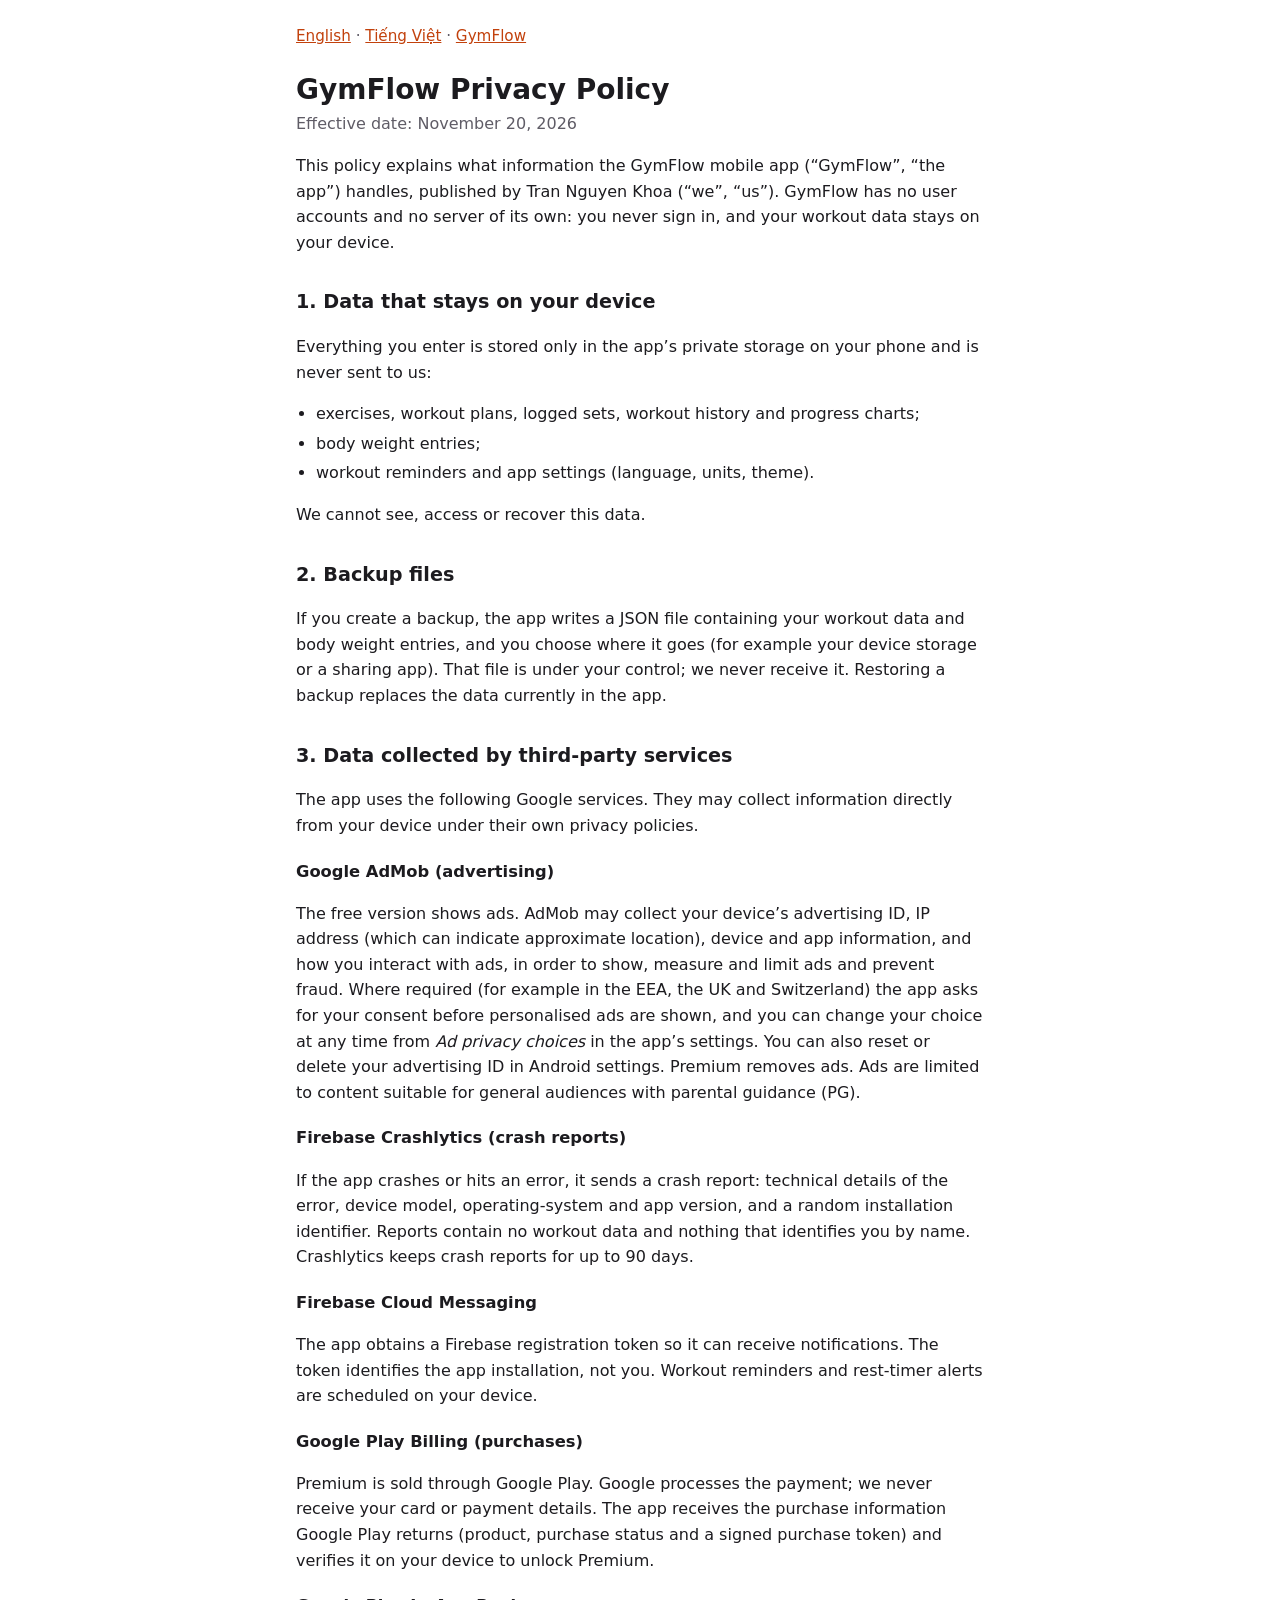
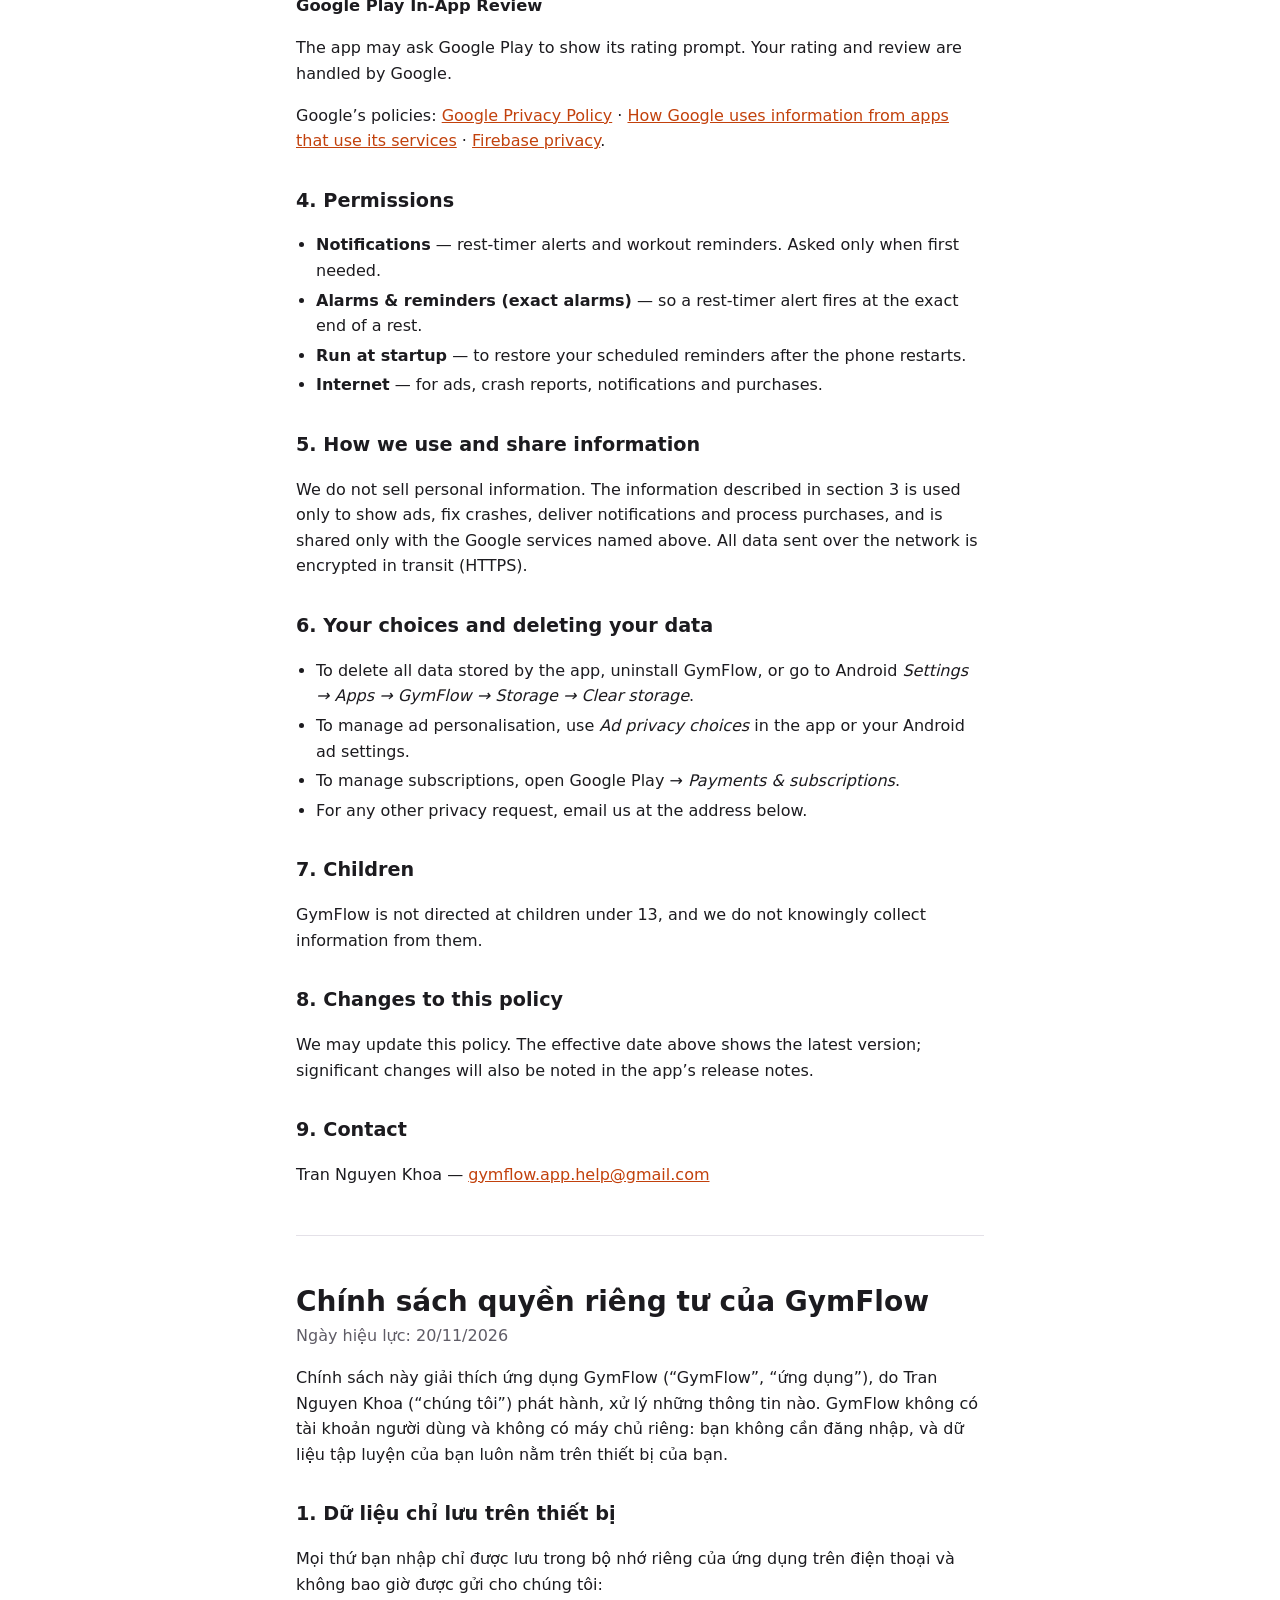
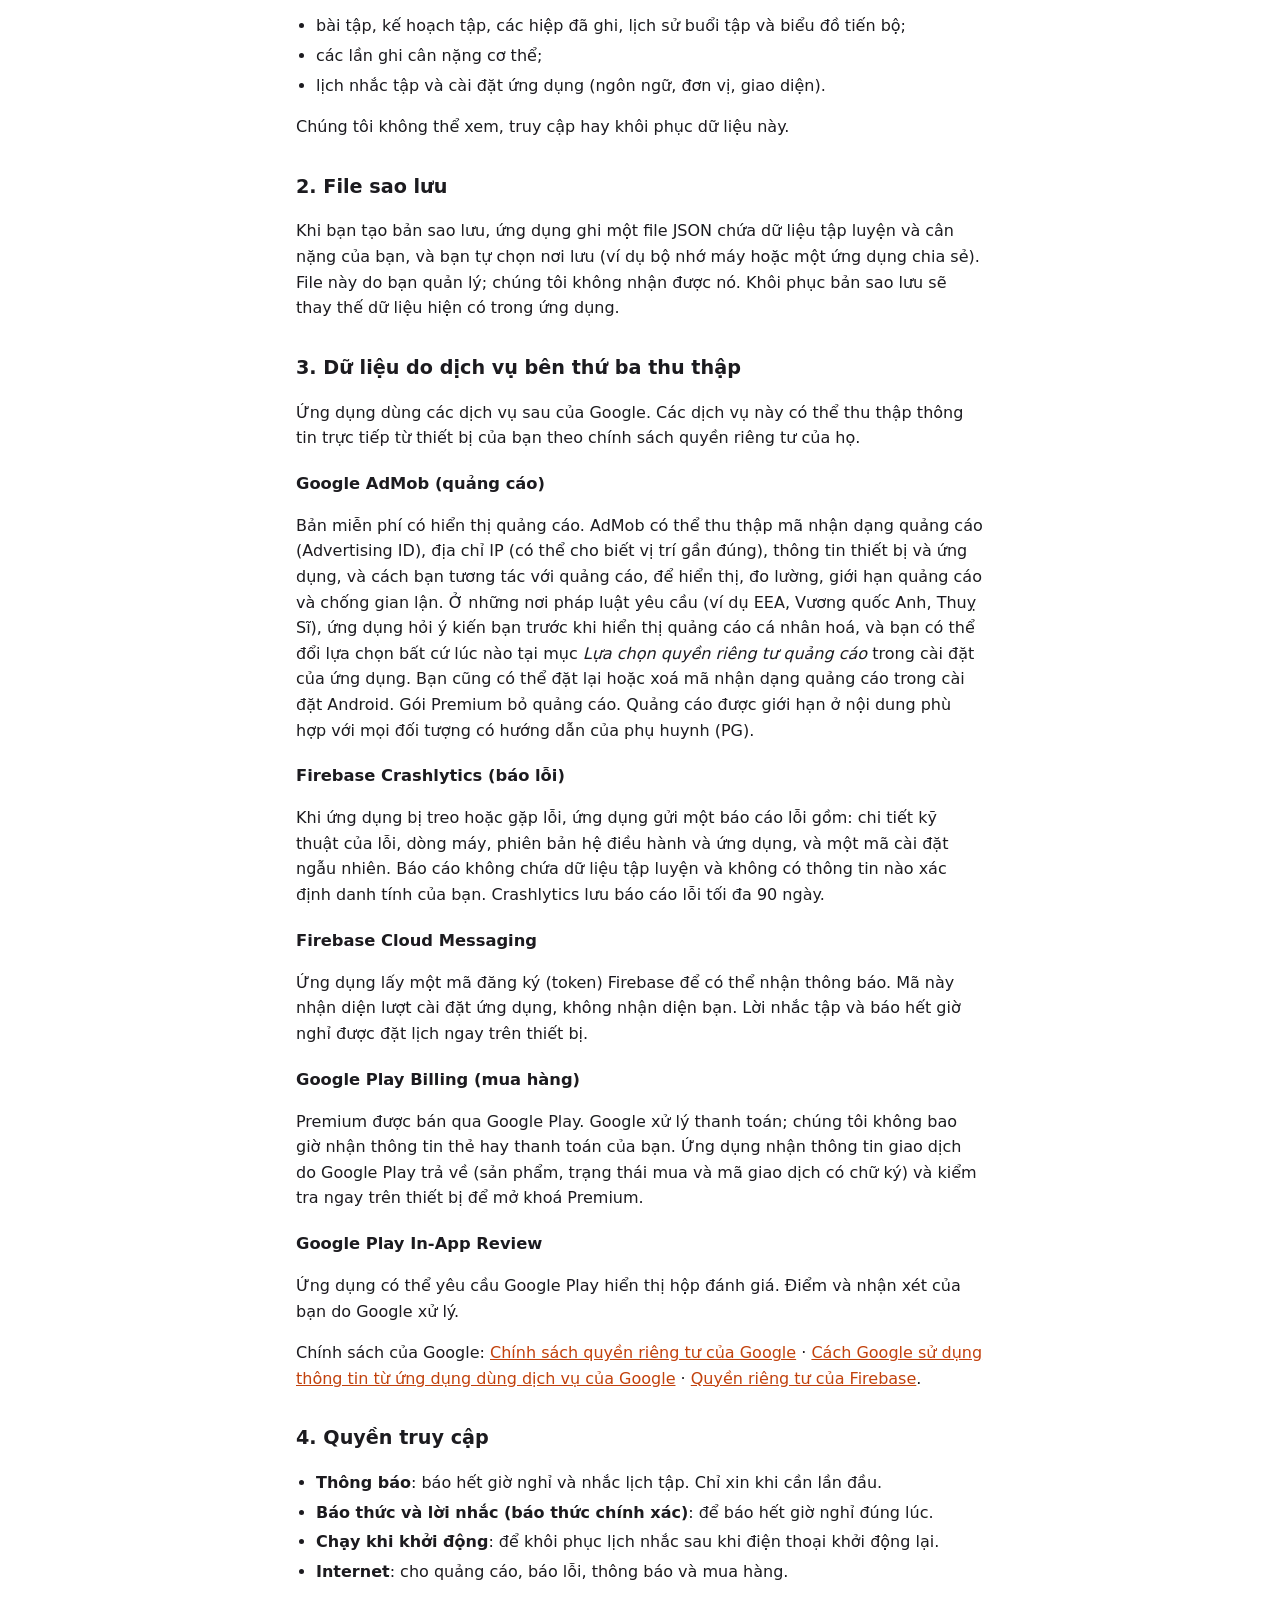
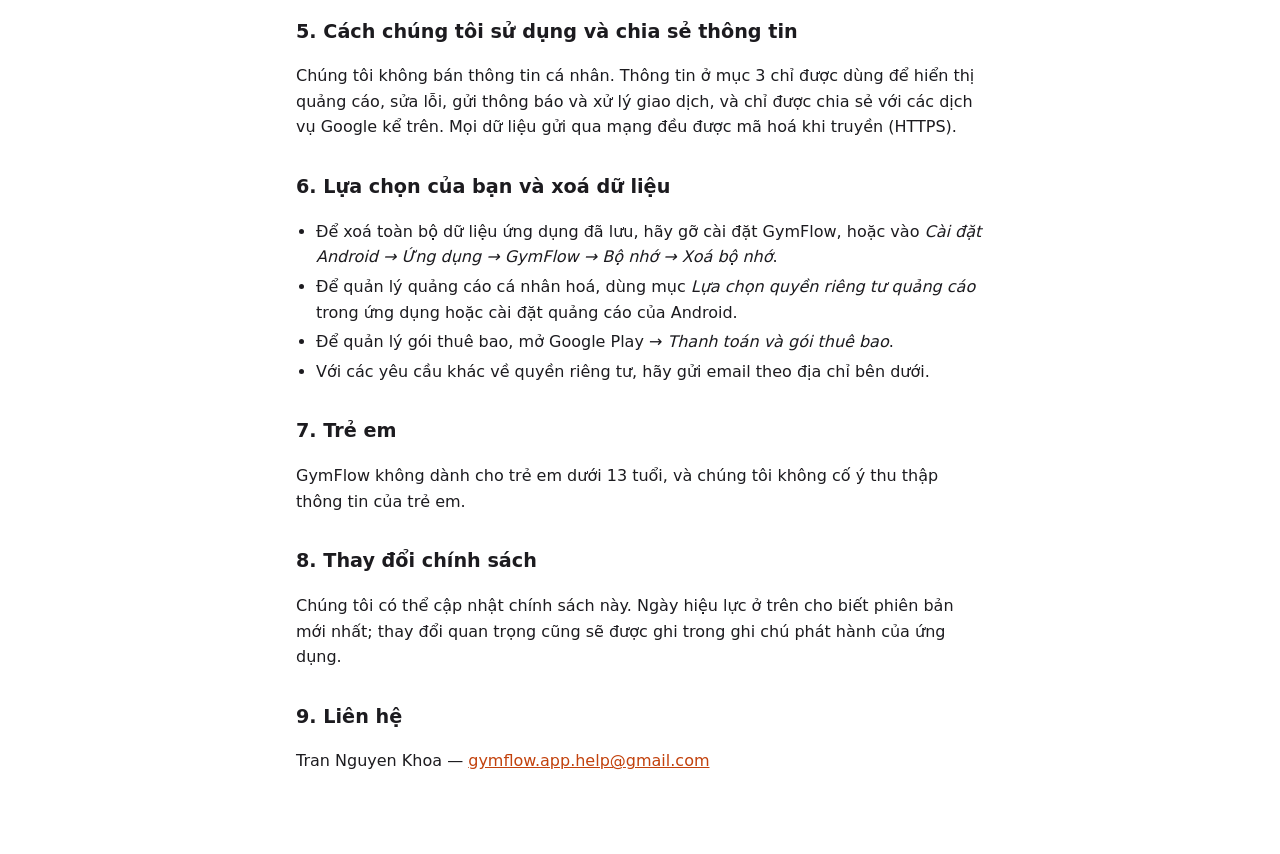
==== privacy.html @ 3d5e416e "GymFlow privacy policy, terms of use and app-ads.txt Co-Authored-By: Claude Opus 5.5 <noreply@anthro" ====
<!doctype html>
<html lang="en">
<head>
<meta charset="utf-8">
<meta name="viewport" content="width=device-width, initial-scale=1">
<title>GymFlow — Privacy Policy</title>
<link rel="stylesheet" href="style.css">
</head>
<body>
<main>
<nav class="lang"><a href="#en">English</a> · <a href="#vi">Tiếng Việt</a> · <a href="index.html">GymFlow</a></nav>

<!-- ============================== ENGLISH ============================== -->
<article id="en" lang="en">
<h1>GymFlow Privacy Policy</h1>
<p class="meta">Effective date: November 20, 2026</p>

<p>This policy explains what information the GymFlow mobile app (“GymFlow”, “the app”) handles, published by
Tran Nguyen Khoa (“we”, “us”). GymFlow has no user accounts and no server of its own: you never sign in,
and your workout data stays on your device.</p>

<h2>1. Data that stays on your device</h2>
<p>Everything you enter is stored only in the app’s private storage on your phone and is never sent to us:</p>
<ul>
<li>exercises, workout plans, logged sets, workout history and progress charts;</li>
<li>body weight entries;</li>
<li>workout reminders and app settings (language, units, theme).</li>
</ul>
<p>We cannot see, access or recover this data.</p>

<h2>2. Backup files</h2>
<p>If you create a backup, the app writes a JSON file containing your workout data and body weight entries,
and you choose where it goes (for example your device storage or a sharing app). That file is under your
control; we never receive it. Restoring a backup replaces the data currently in the app.</p>

<h2>3. Data collected by third-party services</h2>
<p>The app uses the following Google services. They may collect information directly from your device under
their own privacy policies.</p>

<h3>Google AdMob (advertising)</h3>
<p>The free version shows ads. AdMob may collect your device’s advertising ID, IP address (which can indicate
approximate location), device and app information, and how you interact with ads, in order to show,
measure and limit ads and prevent fraud. Where required (for example in the EEA, the UK and Switzerland) the
app asks for your consent before personalised ads are shown, and you can change your choice at any time from
<em>Ad privacy choices</em> in the app’s settings. You can also reset or delete your advertising ID in Android
settings. Premium removes ads. Ads are limited to content suitable for general audiences with parental
guidance (PG).</p>

<h3>Firebase Crashlytics (crash reports)</h3>
<p>If the app crashes or hits an error, it sends a crash report: technical details of the error, device model,
operating-system and app version, and a random installation identifier. Reports contain no workout data and
nothing that identifies you by name. Crashlytics keeps crash reports for up to 90 days.</p>

<h3>Firebase Cloud Messaging</h3>
<p>The app obtains a Firebase registration token so it can receive notifications. The token identifies the
app installation, not you. Workout reminders and rest-timer alerts are scheduled on your device.</p>

<h3>Google Play Billing (purchases)</h3>
<p>Premium is sold through Google Play. Google processes the payment; we never receive your card or payment
details. The app receives the purchase information Google Play returns (product, purchase status and a
signed purchase token) and verifies it on your device to unlock Premium.</p>

<h3>Google Play In-App Review</h3>
<p>The app may ask Google Play to show its rating prompt. Your rating and review are handled by Google.</p>

<p>Google’s policies: <a href="https://policies.google.com/privacy">Google Privacy Policy</a> ·
<a href="https://policies.google.com/technologies/partner-sites">How Google uses information from apps that use its services</a> ·
<a href="https://firebase.google.com/support/privacy">Firebase privacy</a>.</p>

<h2>4. Permissions</h2>
<ul>
<li><strong>Notifications</strong> — rest-timer alerts and workout reminders. Asked only when first needed.</li>
<li><strong>Alarms &amp; reminders (exact alarms)</strong> — so a rest-timer alert fires at the exact end of a rest.</li>
<li><strong>Run at startup</strong> — to restore your scheduled reminders after the phone restarts.</li>
<li><strong>Internet</strong> — for ads, crash reports, notifications and purchases.</li>
</ul>

<h2>5. How we use and share information</h2>
<p>We do not sell personal information. The information described in section 3 is used only to show ads,
fix crashes, deliver notifications and process purchases, and is shared only with the Google services named
above. All data sent over the network is encrypted in transit (HTTPS).</p>

<h2>6. Your choices and deleting your data</h2>
<ul>
<li>To delete all data stored by the app, uninstall GymFlow, or go to Android
<em>Settings → Apps → GymFlow → Storage → Clear storage</em>.</li>
<li>To manage ad personalisation, use <em>Ad privacy choices</em> in the app or your Android ad settings.</li>
<li>To manage subscriptions, open Google Play → <em>Payments &amp; subscriptions</em>.</li>
<li>For any other privacy request, email us at the address below.</li>
</ul>

<h2>7. Children</h2>
<p>GymFlow is not directed at children under 13, and we do not knowingly collect information from them.</p>

<h2>8. Changes to this policy</h2>
<p>We may update this policy. The effective date above shows the latest version; significant changes will
also be noted in the app’s release notes.</p>

<h2>9. Contact</h2>
<p>Tran Nguyen Khoa — <a href="mailto:gymflow.app.help@gmail.com">gymflow.app.help@gmail.com</a></p>
</article>

<hr>

<!-- ============================= TIẾNG VIỆT ============================= -->
<article id="vi" lang="vi">
<h1>Chính sách quyền riêng tư của GymFlow</h1>
<p class="meta">Ngày hiệu lực: 20/11/2026</p>

<p>Chính sách này giải thích ứng dụng GymFlow (“GymFlow”, “ứng dụng”), do Tran Nguyen Khoa (“chúng tôi”)
phát hành, xử lý những thông tin nào. GymFlow không có tài khoản người dùng và không có máy chủ riêng: bạn
không cần đăng nhập, và dữ liệu tập luyện của bạn luôn nằm trên thiết bị của bạn.</p>

<h2>1. Dữ liệu chỉ lưu trên thiết bị</h2>
<p>Mọi thứ bạn nhập chỉ được lưu trong bộ nhớ riêng của ứng dụng trên điện thoại và không bao giờ được gửi
cho chúng tôi:</p>
<ul>
<li>bài tập, kế hoạch tập, các hiệp đã ghi, lịch sử buổi tập và biểu đồ tiến bộ;</li>
<li>các lần ghi cân nặng cơ thể;</li>
<li>lịch nhắc tập và cài đặt ứng dụng (ngôn ngữ, đơn vị, giao diện).</li>
</ul>
<p>Chúng tôi không thể xem, truy cập hay khôi phục dữ liệu này.</p>

<h2>2. File sao lưu</h2>
<p>Khi bạn tạo bản sao lưu, ứng dụng ghi một file JSON chứa dữ liệu tập luyện và cân nặng của bạn, và bạn
tự chọn nơi lưu (ví dụ bộ nhớ máy hoặc một ứng dụng chia sẻ). File này do bạn quản lý; chúng tôi không nhận
được nó. Khôi phục bản sao lưu sẽ thay thế dữ liệu hiện có trong ứng dụng.</p>

<h2>3. Dữ liệu do dịch vụ bên thứ ba thu thập</h2>
<p>Ứng dụng dùng các dịch vụ sau của Google. Các dịch vụ này có thể thu thập thông tin trực tiếp từ thiết bị
của bạn theo chính sách quyền riêng tư của họ.</p>

<h3>Google AdMob (quảng cáo)</h3>
<p>Bản miễn phí có hiển thị quảng cáo. AdMob có thể thu thập mã nhận dạng quảng cáo (Advertising ID), địa chỉ
IP (có thể cho biết vị trí gần đúng), thông tin thiết bị và ứng dụng, và cách bạn tương tác với quảng cáo, để
hiển thị, đo lường, giới hạn quảng cáo và chống gian lận. Ở những nơi pháp luật yêu cầu (ví dụ EEA, Vương quốc
Anh, Thuỵ Sĩ), ứng dụng hỏi ý kiến bạn trước khi hiển thị quảng cáo cá nhân hoá, và bạn có thể đổi lựa chọn
bất cứ lúc nào tại mục <em>Lựa chọn quyền riêng tư quảng cáo</em> trong cài đặt của ứng dụng. Bạn cũng có thể
đặt lại hoặc xoá mã nhận dạng quảng cáo trong cài đặt Android. Gói Premium bỏ quảng cáo. Quảng cáo được giới
hạn ở nội dung phù hợp với mọi đối tượng có hướng dẫn của phụ huynh (PG).</p>

<h3>Firebase Crashlytics (báo lỗi)</h3>
<p>Khi ứng dụng bị treo hoặc gặp lỗi, ứng dụng gửi một báo cáo lỗi gồm: chi tiết kỹ thuật của lỗi, dòng máy,
phiên bản hệ điều hành và ứng dụng, và một mã cài đặt ngẫu nhiên. Báo cáo không chứa dữ liệu tập luyện và
không có thông tin nào xác định danh tính của bạn. Crashlytics lưu báo cáo lỗi tối đa 90 ngày.</p>

<h3>Firebase Cloud Messaging</h3>
<p>Ứng dụng lấy một mã đăng ký (token) Firebase để có thể nhận thông báo. Mã này nhận diện lượt cài đặt ứng
dụng, không nhận diện bạn. Lời nhắc tập và báo hết giờ nghỉ được đặt lịch ngay trên thiết bị.</p>

<h3>Google Play Billing (mua hàng)</h3>
<p>Premium được bán qua Google Play. Google xử lý thanh toán; chúng tôi không bao giờ nhận thông tin thẻ hay
thanh toán của bạn. Ứng dụng nhận thông tin giao dịch do Google Play trả về (sản phẩm, trạng thái mua và mã
giao dịch có chữ ký) và kiểm tra ngay trên thiết bị để mở khoá Premium.</p>

<h3>Google Play In-App Review</h3>
<p>Ứng dụng có thể yêu cầu Google Play hiển thị hộp đánh giá. Điểm và nhận xét của bạn do Google xử lý.</p>

<p>Chính sách của Google: <a href="https://policies.google.com/privacy">Chính sách quyền riêng tư của Google</a> ·
<a href="https://policies.google.com/technologies/partner-sites">Cách Google sử dụng thông tin từ ứng dụng dùng dịch vụ của Google</a> ·
<a href="https://firebase.google.com/support/privacy">Quyền riêng tư của Firebase</a>.</p>

<h2>4. Quyền truy cập</h2>
<ul>
<li><strong>Thông báo</strong>: báo hết giờ nghỉ và nhắc lịch tập. Chỉ xin khi cần lần đầu.</li>
<li><strong>Báo thức và lời nhắc (báo thức chính xác)</strong>: để báo hết giờ nghỉ đúng lúc.</li>
<li><strong>Chạy khi khởi động</strong>: để khôi phục lịch nhắc sau khi điện thoại khởi động lại.</li>
<li><strong>Internet</strong>: cho quảng cáo, báo lỗi, thông báo và mua hàng.</li>
</ul>

<h2>5. Cách chúng tôi sử dụng và chia sẻ thông tin</h2>
<p>Chúng tôi không bán thông tin cá nhân. Thông tin ở mục 3 chỉ được dùng để hiển thị quảng cáo, sửa lỗi,
gửi thông báo và xử lý giao dịch, và chỉ được chia sẻ với các dịch vụ Google kể trên. Mọi dữ liệu gửi qua
mạng đều được mã hoá khi truyền (HTTPS).</p>

<h2>6. Lựa chọn của bạn và xoá dữ liệu</h2>
<ul>
<li>Để xoá toàn bộ dữ liệu ứng dụng đã lưu, hãy gỡ cài đặt GymFlow, hoặc vào <em>Cài đặt Android → Ứng dụng →
GymFlow → Bộ nhớ → Xoá bộ nhớ</em>.</li>
<li>Để quản lý quảng cáo cá nhân hoá, dùng mục <em>Lựa chọn quyền riêng tư quảng cáo</em> trong ứng dụng hoặc
cài đặt quảng cáo của Android.</li>
<li>Để quản lý gói thuê bao, mở Google Play → <em>Thanh toán và gói thuê bao</em>.</li>
<li>Với các yêu cầu khác về quyền riêng tư, hãy gửi email theo địa chỉ bên dưới.</li>
</ul>

<h2>7. Trẻ em</h2>
<p>GymFlow không dành cho trẻ em dưới 13 tuổi, và chúng tôi không cố ý thu thập thông tin của trẻ em.</p>

<h2>8. Thay đổi chính sách</h2>
<p>Chúng tôi có thể cập nhật chính sách này. Ngày hiệu lực ở trên cho biết phiên bản mới nhất; thay đổi quan
trọng cũng sẽ được ghi trong ghi chú phát hành của ứng dụng.</p>

<h2>9. Liên hệ</h2>
<p>Tran Nguyen Khoa — <a href="mailto:gymflow.app.help@gmail.com">gymflow.app.help@gmail.com</a></p>
</article>
</main>
</body>
</html>
---- style.css ----
:root {
  --bg: #ffffff;
  --fg: #1c1b1f;
  --muted: #5f5c66;
  --accent: #c2410c;
  --rule: #e4e1e8;
}
@media (prefers-color-scheme: dark) {
  :root {
    --bg: #141316;
    --fg: #e7e1e8;
    --muted: #a8a3ad;
    --accent: #fb923c;
    --rule: #2e2c32;
  }
}
* { box-sizing: border-box; }
body {
  margin: 0;
  background: var(--bg);
  color: var(--fg);
  font: 16px/1.6 system-ui, -apple-system, "Segoe UI", Roboto, sans-serif;
}
main { max-width: 720px; margin: 0 auto; padding: 24px 16px 64px; }
h1 { font-size: 1.75rem; line-height: 1.25; margin: 1.5rem 0 0.25rem; }
h2 { font-size: 1.2rem; margin: 2rem 0 0.5rem; }
h3 { font-size: 1.02rem; margin: 1.25rem 0 0.25rem; }
a { color: var(--accent); }
ul { padding-left: 1.25rem; }
li { margin: 0.25rem 0; }
hr { border: 0; border-top: 1px solid var(--rule); margin: 3rem 0; }
.meta { color: var(--muted); margin-top: 0; }
.lang { font-size: 0.95rem; color: var(--muted); }
.links { list-style: none; padding: 0; }
.links li { margin: 0.5rem 0; }
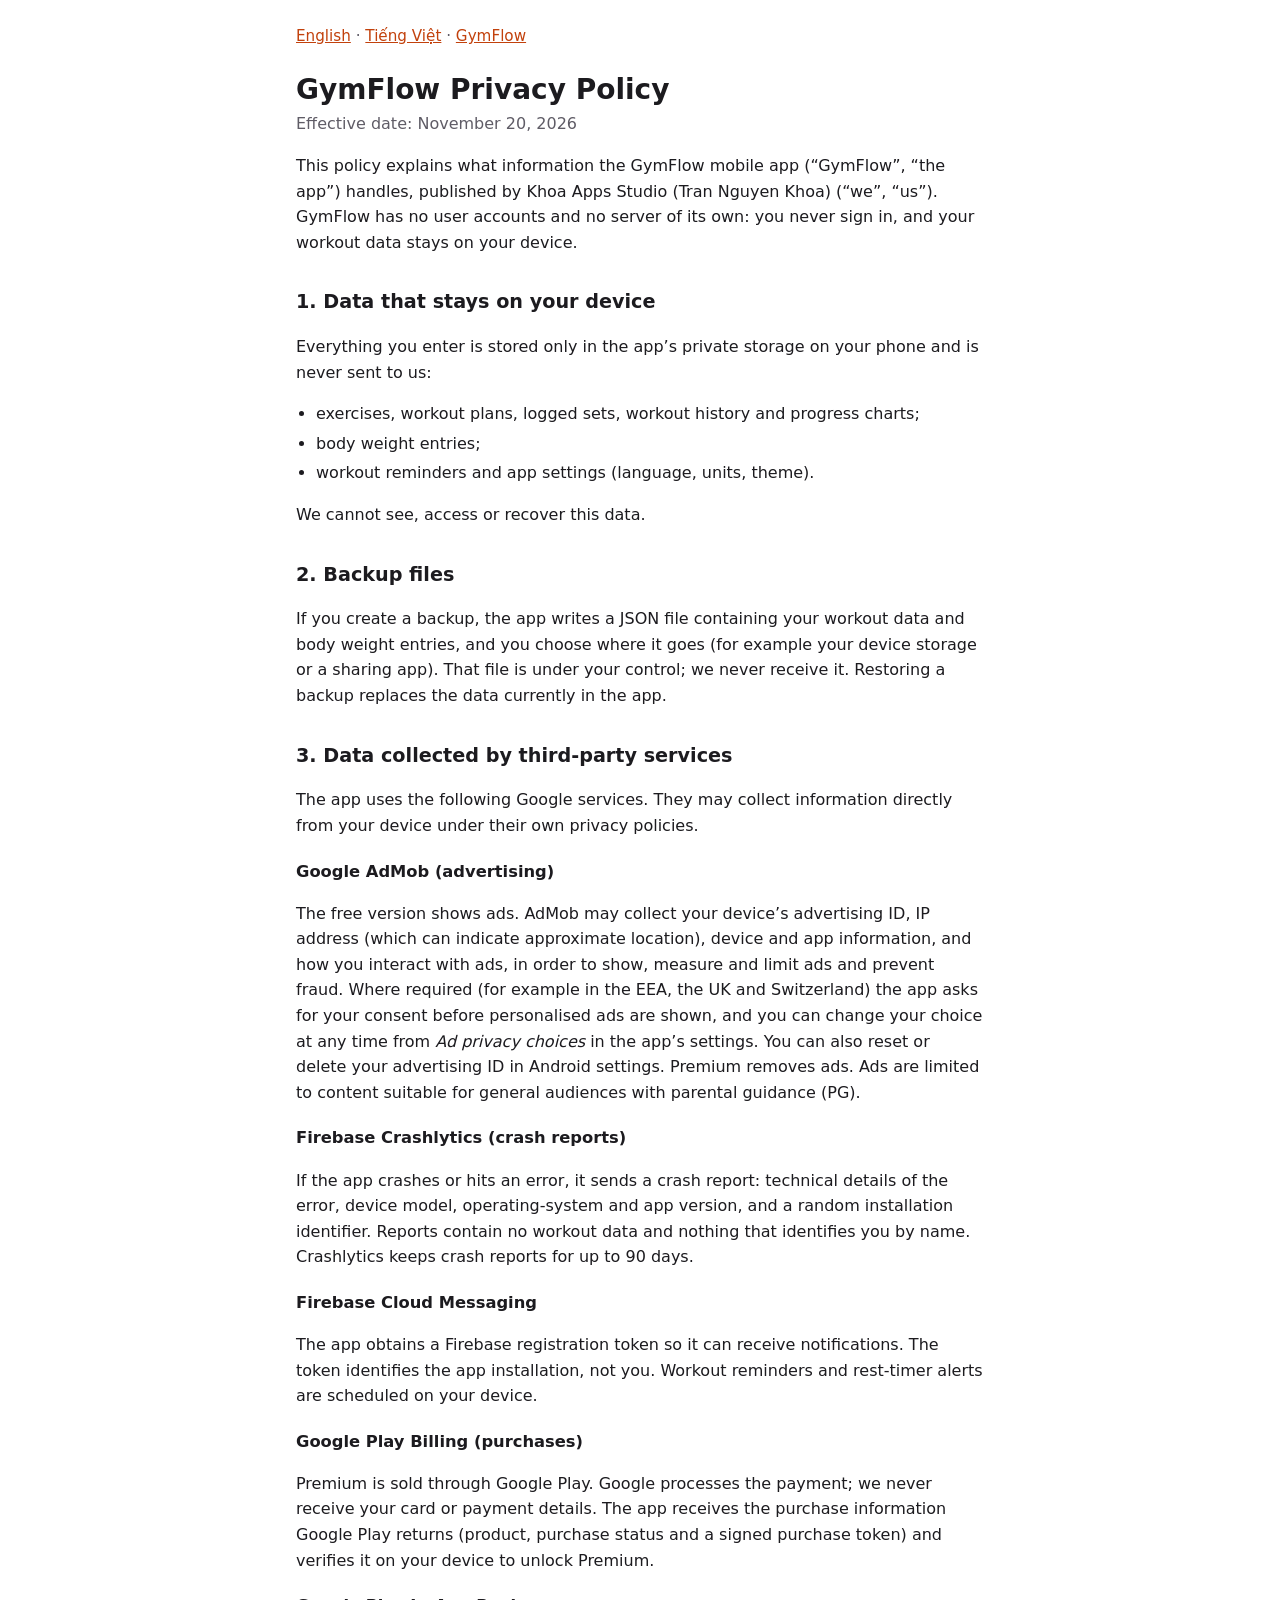
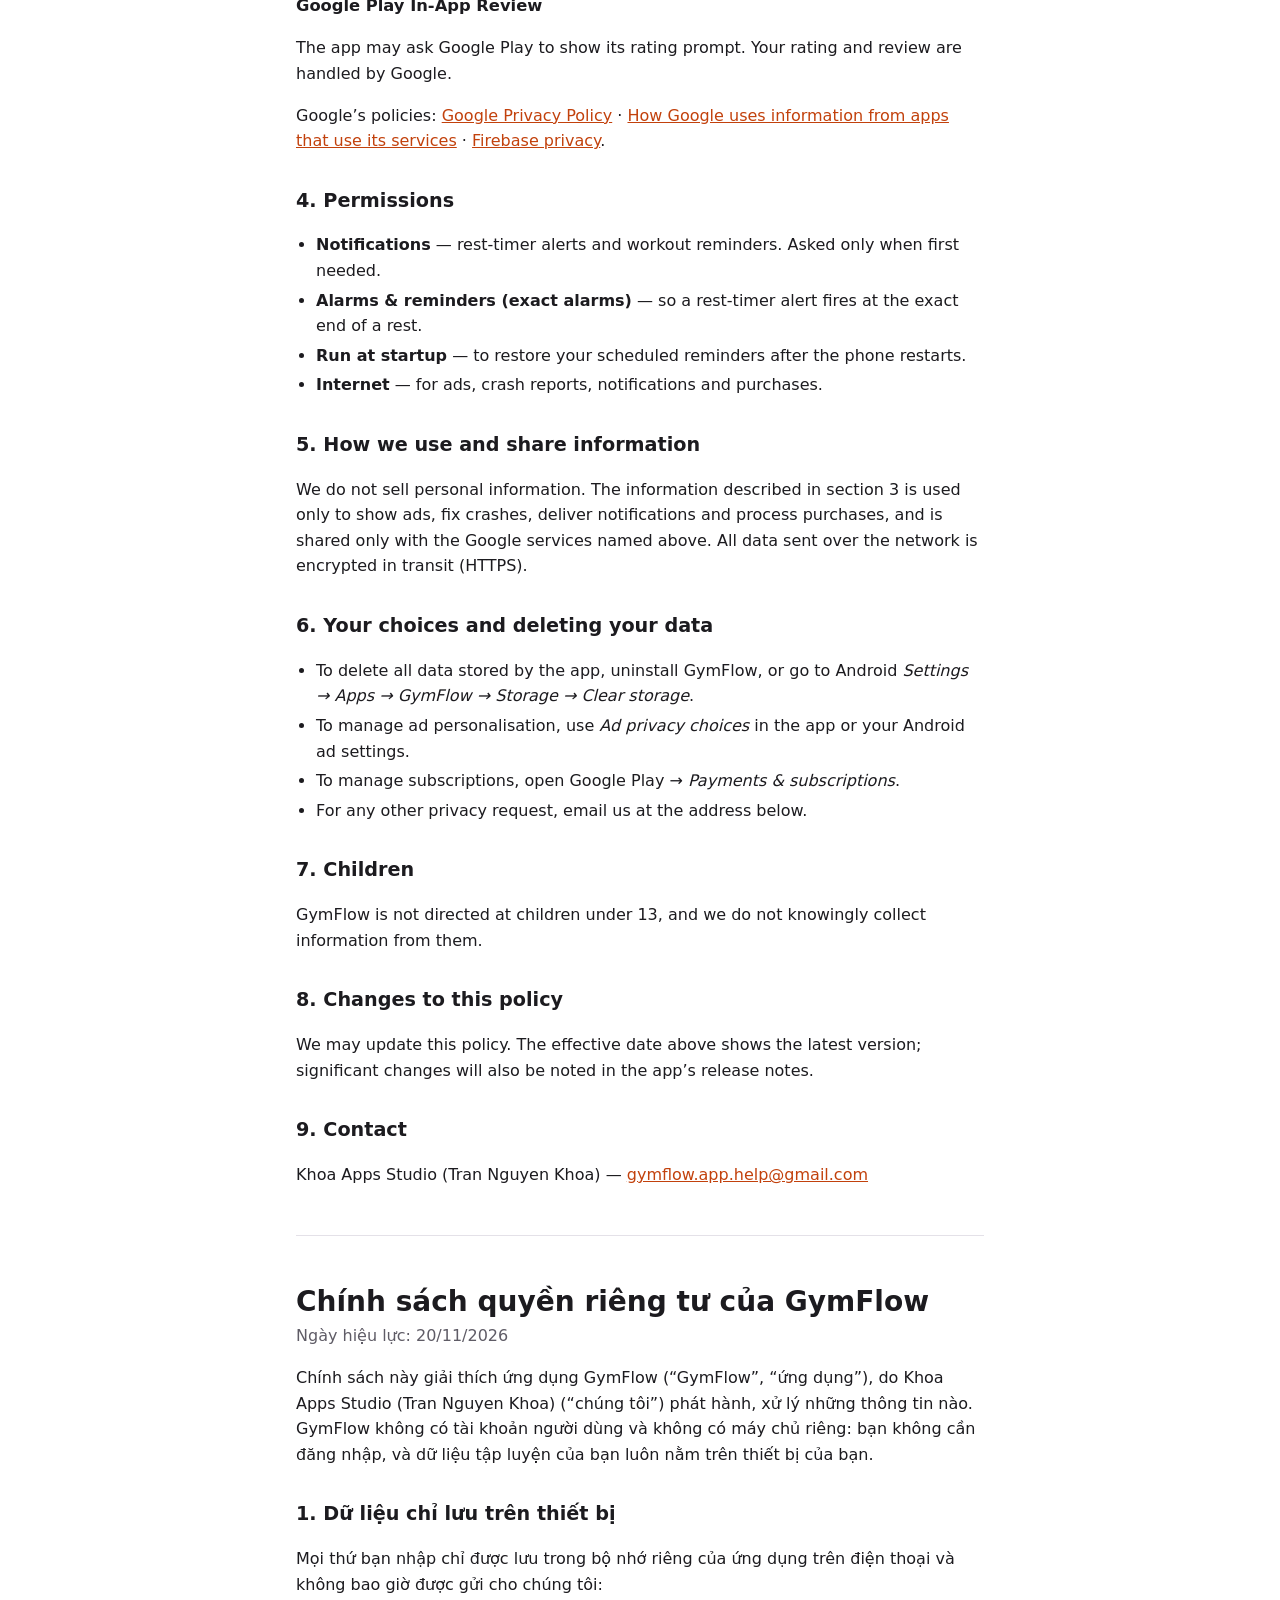
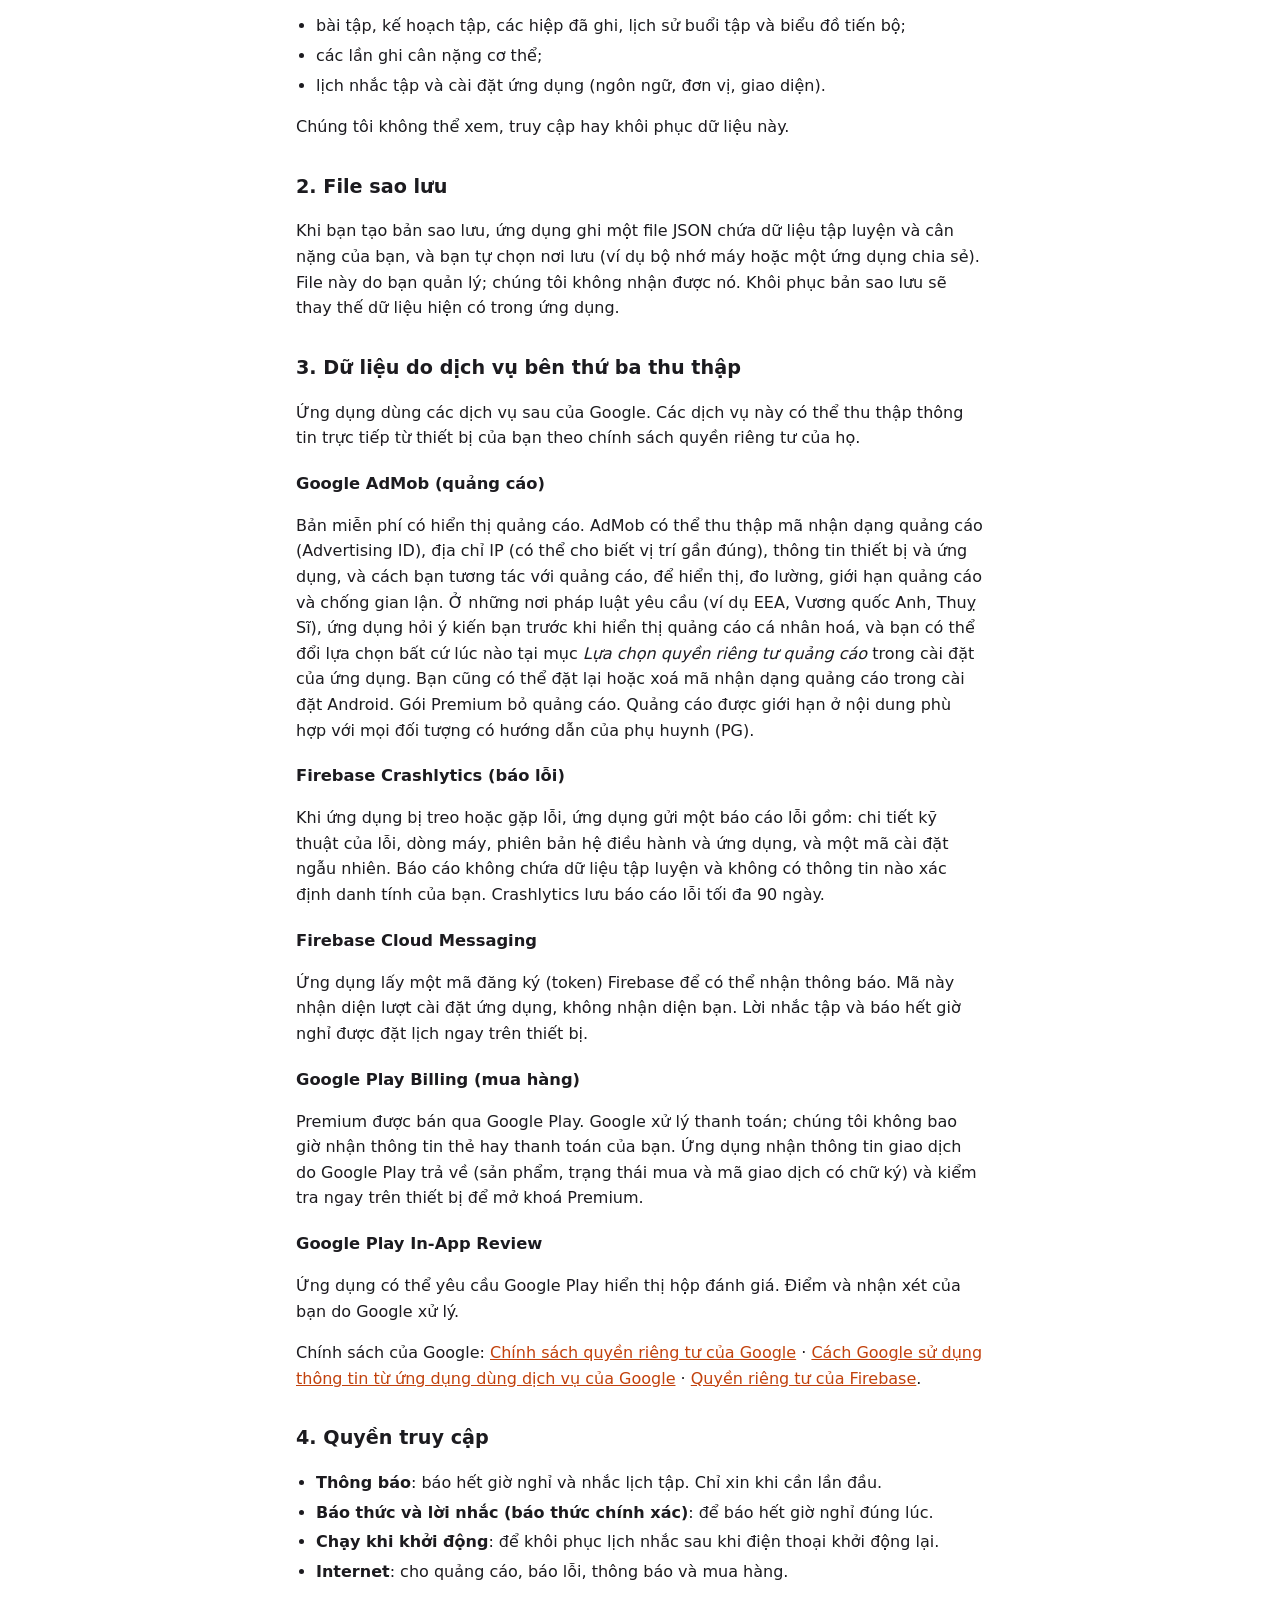
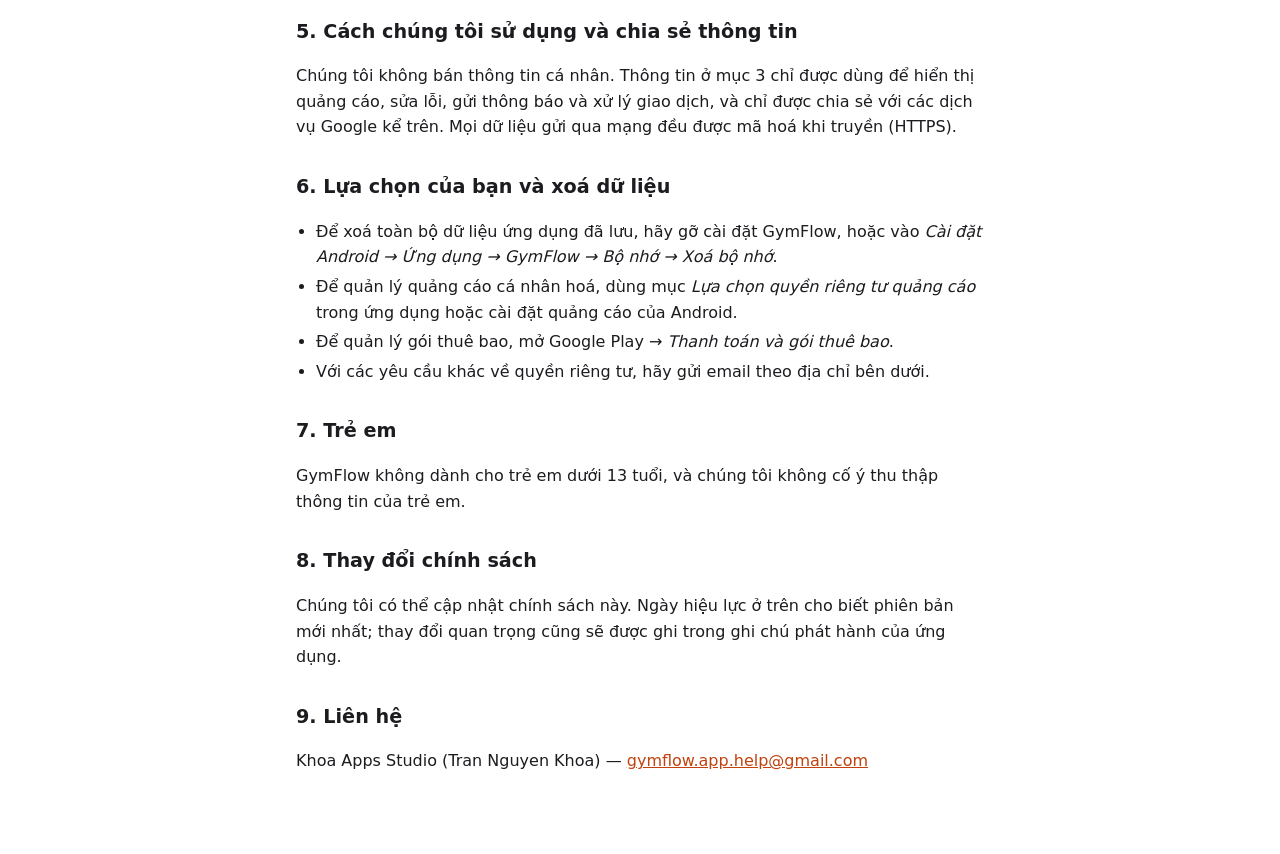
==== commit c3edbbc9: "Name the developer as on Google Play: Khoa Apps Studio Co-Authored-By: Claude Opus 5.5 <noreply@anth" ====
--- a/privacy.html
+++ b/privacy.html
@@ -16,7 +16,7 @@
 <p class="meta">Effective date: November 20, 2026</p>
 
 <p>This policy explains what information the GymFlow mobile app (“GymFlow”, “the app”) handles, published by
-Tran Nguyen Khoa (“we”, “us”). GymFlow has no user accounts and no server of its own: you never sign in,
+Khoa Apps Studio (Tran Nguyen Khoa) (“we”, “us”). GymFlow has no user accounts and no server of its own: you never sign in,
 and your workout data stays on your device.</p>
 
 <h2>1. Data that stays on your device</h2>
@@ -97,7 +97,7 @@
 also be noted in the app’s release notes.</p>
 
 <h2>9. Contact</h2>
-<p>Tran Nguyen Khoa — <a href="mailto:gymflow.app.help@gmail.com">gymflow.app.help@gmail.com</a></p>
+<p>Khoa Apps Studio (Tran Nguyen Khoa) — <a href="mailto:gymflow.app.help@gmail.com">gymflow.app.help@gmail.com</a></p>
 </article>
 
 <hr>
@@ -107,7 +107,7 @@
 <h1>Chính sách quyền riêng tư của GymFlow</h1>
 <p class="meta">Ngày hiệu lực: 20/11/2026</p>
 
-<p>Chính sách này giải thích ứng dụng GymFlow (“GymFlow”, “ứng dụng”), do Tran Nguyen Khoa (“chúng tôi”)
+<p>Chính sách này giải thích ứng dụng GymFlow (“GymFlow”, “ứng dụng”), do Khoa Apps Studio (Tran Nguyen Khoa) (“chúng tôi”)
 phát hành, xử lý những thông tin nào. GymFlow không có tài khoản người dùng và không có máy chủ riêng: bạn
 không cần đăng nhập, và dữ liệu tập luyện của bạn luôn nằm trên thiết bị của bạn.</p>
 
@@ -191,7 +191,7 @@
 trọng cũng sẽ được ghi trong ghi chú phát hành của ứng dụng.</p>
 
 <h2>9. Liên hệ</h2>
-<p>Tran Nguyen Khoa — <a href="mailto:gymflow.app.help@gmail.com">gymflow.app.help@gmail.com</a></p>
+<p>Khoa Apps Studio (Tran Nguyen Khoa) — <a href="mailto:gymflow.app.help@gmail.com">gymflow.app.help@gmail.com</a></p>
 </article>
 </main>
 </body>
